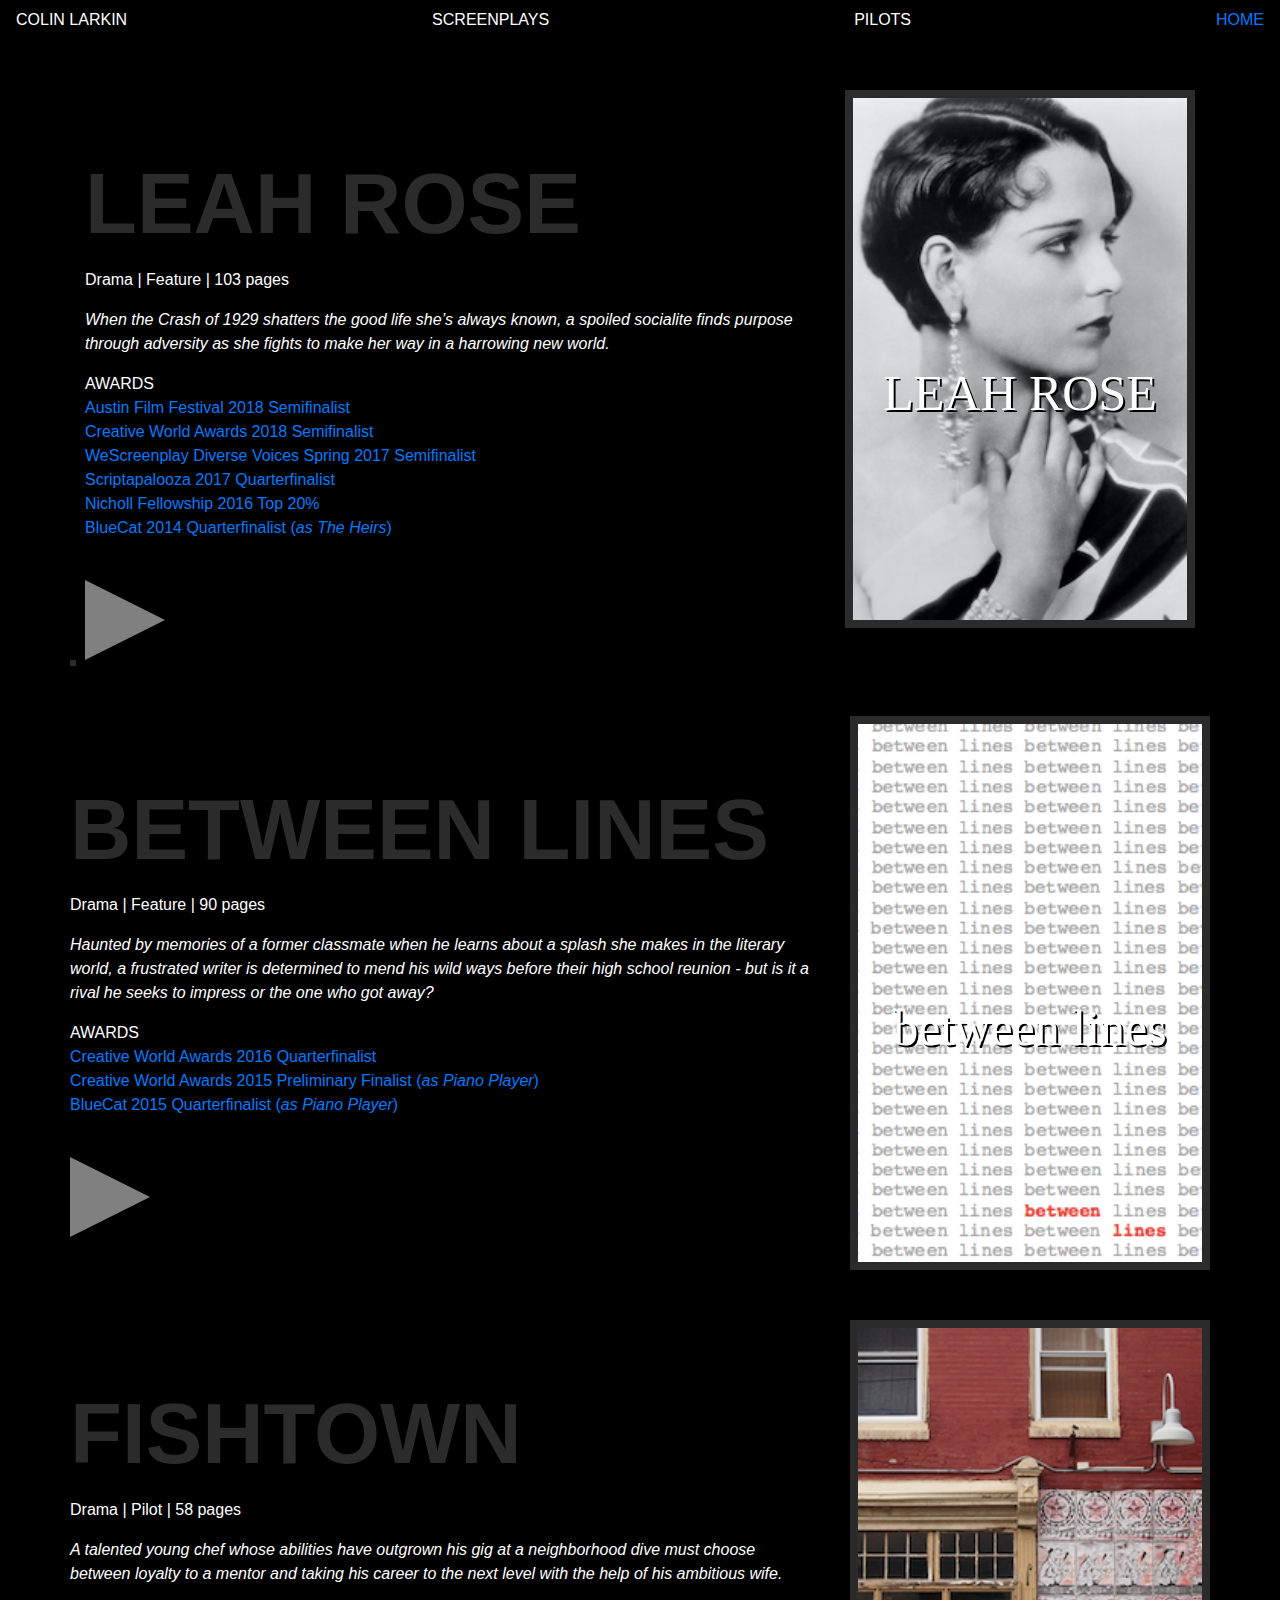
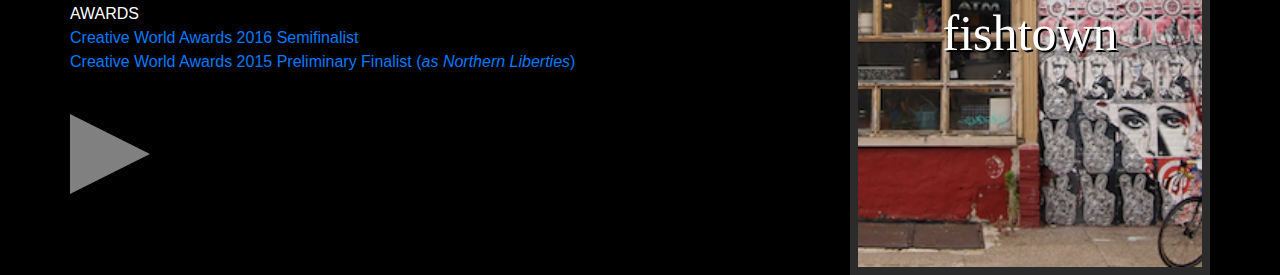
==== index.html @ 24a05f4d "added award links" ====
<!DOCTYPE html>
<html lang="en">
<head>
    <meta charset="UTF-8">
    <meta name="viewport" content="width=device-width, initial-scale=1.0">
    <meta http-equiv="X-UA-Compatible" content="ie=edge">
    <meta name="viewport" content="width=device-width, initial-scale=1">
    <link href="https://fonts.googleapis.com/css?family=Averia+Libre|Cinzel:700|Diplomata|Great+Vibes|IM+Fell+DW+Pica+SC|Josefin+Slab:700|Notable" rel="stylesheet"><link rel="stylesheet" href="https://maxcdn.bootstrapcdn.com/bootstrap/4.1.0/css/bootstrap.min.css">
    <!-- <link rel="stylesheet" type="text/css" href="assets/css/reset.css"> -->
    <link rel="stylesheet" type="text/css" href="assets/css/index.css">
    <script src="https://ajax.googleapis.com/ajax/libs/jquery/3.3.1/jquery.min.js"></script>
    <title>Colin Larkin | Screenwriter</title>
</head>
<body>
    <header>
        <div class="nav navbar">
            <div class="nav-links">
              COLIN LARKIN
            </div>
            <div class="nav-links">
              SCREENPLAYS
            </div>
            <div class="nav-links">
              PILOTS
            </div>            
            <div class="nav-links">
                <a href="index.html">HOME</a>
            </div>  
        </div>
    </header>


<div class="container">

   
<div class="row">
  <div class="col-sm-8 col-md-8 col-lg-8">
    <div class="lr-title__index">
      LEAH ROSE
    </div>

    <div class="lr-about__index">
        <p class="lr-genre__index">Drama | Feature | 103 pages</p>
        <p class="lr-logline__index"><em>When the Crash of 1929 shatters the good life she’s always known, a spoiled socialite finds purpose through adversity as she fights to make her way in a harrowing new world.</em></p>
        
        <p class="lr-awards__index">AWARDS
          <br><a href="https://austinfilmfestival.com/submit/screenplay-and-teleplay-submissions-2/2018-script-competition-semifinalists-second-rounders/" target="_blank">Austin Film Festival 2018 Semifinalist</a>
          <br><a href="http://www.creativeworldawards.com/wp-content/uploads/2018/08/2018-CWA-SEMI-FINALISTS-DRAMA-AND-FAMILY.pdf" target="_blank">Creative World Awards 2018 Semifinalist</a>
          <br><a href="https://www.wescreenplay.com/blog/diverse-voices-spring-2017-semi-finalists/" target="_blank">WeScreenplay Diverse Voices Spring 2017 Semifinalist</a>
          <br><a href="https://www.moviebytes.com/ContestDetail.cfm?StoryID=7296&ContestNumber=123&tab=tab3" target="_blank">Scriptapalooza 2017 Quarterfinalist</a>
          <br><a href="">Nicholl Fellowship 2016 Top 20%</a>
          <br><a href="https://www.bluecatscreenplay.com/uncategorized/2014-quarterfinalists/?utm_source=2014+Quarter-Finalist+Black+Template+USE+THIS+ONE&utm_campaign=2014+Quarter-Finalists%21&utm_medium=email "target="_blank">BlueCat 2014 Quarterfinalist (<em>as The Heirs</em>)</a></p>
        </div>

        <a href="leahRose2.html" target="_blank">
            <button id="lr-btn__index"></button>
            <audio id="leah-onegin" preload="auto">
                <source src="assets/audio/IMG_0622.mp3">
              </audio>  
            
              <div class="lr-play-container__index">  
                  <div id="lr-play-symbol__index"></div> 
                  </div>
          </a>
      </div>
     <div class="col-sm-4 col-md-4 col-lg-4">
          <div class="lr-img-container__index">
             <img src="assets/img/Screen Shot 2018-10-17 at 10.45.46 AM.png" id="lr-img__index" alt="Leah Rose">
             <div class="lr-title-img__index">LEAH ROSE</div>
          </div>
        </div>  

        <div class="row">
            <div class="col-sm-12 col-md-12 col-lg-12">  
              <div class="lr-screen__index">

              </div>
  </div>
</div>




<div class="row">
    <div class="col-sm-8 col-md-8 col-lg-8">
      <div class="bl-title__index">
        BETWEEN LINES
      </div>

      <div class="bl-about__index">
          <p class="bl-genre__index">Drama | Feature | 90 pages</p>
          <p class="bl-logline__index"><em>Haunted by memories of a former classmate when he learns about a splash she makes in the literary world, a frustrated writer is determined to mend his wild ways before their high school reunion - but is it a rival he seeks to impress or the one who got away?
            </em></p>
          
          <p class="bl-awards__index">AWARDS
            <br><a href="https://www.creativeworldawards.com/wp-content/uploads/2015/11/CWA-Quarterfinalists-DRAMA.pdf" target="_blank">Creative World Awards 2016 Quarterfinalist</a>
            <br><a href="http://www.creativeworldawards.com/pdf/2015CWAPRELIMINARYFINALISTSALLDRAMAANDFAMILY.pdf" target="_blank">Creative World Awards 2015 Preliminary Finalist (<em>as Piano Player</em>)</a>
            <br><a href="https://www.bluecatscreenplay.com/the-bluecat-screenplay-competition-blog/2015-feature-screenplay-quarter-finalists/" target="_blank">BlueCat 2015 Quarterfinalist (<em>as Piano Player</em>)</a></p>
          </div>


      <a href="leahRose2.html" target="_blank">
          <button id="bl-btn__index"></button>
          <audio id="leah-onegin" preload="auto">
              <source src="assets/audio/IMG_0622.mp3">
            </audio>  
          
            <div class="bl-play-container__index">  
                <div id="bl-play-symbol__index"></div> 
                </div>
        </a>



  
</div>

<div class="col-sm-4 col-md-4 col-lg-4">
    <div class="lr-img-container__index">
       <img src="assets/img/Screen Shot 2018-10-17 at 10.42.55 AM.png" id="bl-img__index" alt="Between Lines">
       <div class="bl-title-img__index">between lines</div>
    
    
    </div>
  </div>  




</div>


<!-- FISHTOWN formatting like LR and BL-->

  <div class="row">
      <div class="col-sm-8 col-md-8 col-lg-8">
        <div class="f-title__index">
          FISHTOWN
        </div> 

        <div class="f-about__index">
            <p class="f-genre__index">Drama | Pilot | 58 pages</p>
            <p class="f-logline__index"><em>A talented young chef whose abilities have outgrown his gig at a neighborhood dive must choose between loyalty to a mentor and taking his career to the next level with the help of his ambitious wife.

              </em></p>

        <p class="f-awards__index">AWARDS
            <br><a href="https://www.creativeworldawards.com/wp-content/uploads/2015/11/CWA-Semifinalists-TV-DRAMA.pdf" target="_blank">Creative World Awards 2016 Semifinalist</a>
            <br><a href="http://www.creativeworldawards.com/pdf/2015CWAPRELIMINARYFINALISTSORIGINALTVDRAMA.pdf" target="_blank">Creative World Awards 2015 Preliminary Finalist (<em>as Northern Liberties</em>)</a>
            </p>
          </div>
    
        <a href="leahRose2.html" target="_blank">
            <button id="f-btn__index"></button>
            <audio id="leah-onegin" preload="auto">
                <source src="assets/audio/IMG_0622.mp3">
              </audio>  
            
              <div class="f-play-container__index">  
                  <div id="f-play-symbol__index"></div> 
                  </div>
          </a>


      </div>

      <div class="col-sm-4 col-md-4 col-lg-4">
          <div class="f-img-container__index">
             <img src="assets/img/Screen Shot 2018-10-17 at 11.19.13 AM.png" id="f-img__index" alt="Fishtown">
             <div class="f-title-img__index">fishtown</div>
          
          
          </div>
        </div> 



    </div>





    <!-- <footer>
      <div class="nav navbar">
        <div class="nav-links">
          Copyright @ 2018 Colin Larkin
        </div>  

    </footer> -->

  </div> 

    <script type="text/javascript" src="assets/js/index.js"></script>

</body>
</html>
---- assets/css/index.css ----
/* MAIN PAGE */

body    {
    color: #fff;
    background-color: #000;
    /* font-weight: 100; */
}

  /* LEAH ROSE */


.lr-title__index {
    padding-top: 100px;
    /* padding-bottom: 100px; */
    color: #2b2b2b;
    font-size: 85px;
    font-weight: bold;
}

  #lr-btn__index   {
    background-color: #000;
    border-color: transparent;
  }

  .lr-img-container__index {
    position: relative;
    text-align: center;
    padding-top: 50px;
}

#lr-img__index  {
    border: solid 8px #2b2b2b;
    width: 100%;
}

.lr-title-img__index    {
    position: absolute;
    top: 60%;
    left: 50%;
    width: 100%;
    transform: translate(-50%, -50%);
    font-family: 'Cormorant Upright', serif; 
    text-shadow: 2px 2px #000;
    font-size: 50px;
}


#lr-play-symbol__index {
    width: 0;
    height: 0;
    border-style: solid;
    border-width: 2.5em 0 2.5em 5em;
    border-color: transparent transparent transparent #fff;
    opacity: 0.5; 
  }

  #lr-play-symbol__index:hover {
    opacity: 1; 
  }

.lr-screen__index   {
    /* position: relative; */
    width: 100%; 
    /* height: 200px; */
    background-color: #2b2b2b;
    border: 3px solid #2b2b2b;
}



/* BETWEEN LINES */


  .bl-title__index {
    padding-top: 100px;
    /* padding-bottom: 100px; */
    color: #2b2b2b;
    font-size: 85px;
    font-weight: bold;
}


#bl-play-symbol__index {
    width: 0;
    height: 0;
    border-style: solid;
    border-width: 2.5em 0 2.5em 5em;
    border-color: transparent transparent transparent #fff;
    opacity: 0.5; 
  }

  #bl-play-symbol__index:hover {
    opacity: 1; 
  }

  #bl-btn__index   {
    background-color: #000;
    border-color: transparent;
  }


.bl-img-container__index {
    position: relative;
    text-align: center;
    padding-top: 50px;
}

#bl-img__index  {
    border: solid 8px #2b2b2b;
    width: 100%;
}

.bl-title-img__index    {
    position: absolute;
    top: 60%;
    left: 50%;
    width: 100%;
    transform: translate(-50%, -50%);
    font-family: 'Cormorant Upright', serif; 
    text-shadow: 2px 2px #000;
    font-size: 50px;
}




  /* FISHTOWN */

  .f-title__index {
    padding-top: 100px;
    /* padding-bottom: 100px; */
    color: #2b2b2b;
    font-size: 85px;
    font-weight: bold;
}


#f-play-symbol__index {
    width: 0;
    height: 0;
    border-style: solid;
    border-width: 2.5em 0 2.5em 5em;
    border-color: transparent transparent transparent #fff;
    opacity: 0.5; 
  }

  #f-play-symbol__index:hover {
    opacity: 1; 
  }

  #f-btn__index   {
    background-color: #000;
    border-color: transparent;
  }

  .f-img-container__index {
    position: relative;
    text-align: center;
    padding-top: 50px;
}

#f-img__index  {
    border: solid 8px #2b2b2b;
    width: 100%;
}

.f-title-img__index    {
    position: absolute;
    top: 60%;
    left: 50%;
    width: 100%;
    transform: translate(-50%, -50%);
    font-family: 'Cormorant Upright', serif; 
    text-shadow: 2px 2px #000;
    font-size: 50px;
}











.bl-title__index {
    padding-top: 100px;
    /* padding-bottom: 100px; */
    color: #2b2b2b;
    font-size: 85px;
    font-weight: bold;
}

.f-title__index {
    padding-top: 100px;
    /* padding-bottom: 100px; */
    color: #2b2b2b;
    font-size: 85px;
    font-weight: bold;
}


/* LEAH ROSE MAIN */

.lr-img-container-one {
    position: relative;
    text-align: center;
    padding-top: 50px;
}

#lr-img-one  {
    border: solid 8px #bbad7a;
    width: 100%;
}

.lr-title-one    {
    position: absolute;
    top: 90%;
    left: 50%;
    width: 100%;
    transform: translate(-50%, -50%);
    font-family: 'Cormorant Upright', serif; 
    text-shadow: 2px 2px #000;
    font-size: 50px;
}

.lr-about-one {
    height: 539px;
    margin-top: 50px;
    padding-left: 25px;
    border-left: solid 1px #bbad7a;
}


#lr-play-symbol-one {
    /* position: absolute;  */
    /* left: 25%; */
    /* top: 60%; */
    width: 0;
    height: 0;
    border-style: solid;
    border-width: 2.5em 0 2.5em 5em;
    border-color: transparent transparent transparent #fff;
    opacity: 0.5; 
  }

  #lr-play-symbol-one:hover {
    opacity: 1; 
  }


  #lr-btn-one   {
    background-color: #000;
    border-color: transparent;
  }

 




/* LEAH ROSE TRAILER */  


#low-man-img    {
    position: relative;
    opacity: 1;
    width: 100%;
}

#outdoor-party   {
    position: relative;
    opacity: 0.5;
    width: 100%;
    z-index: -1;
    display: none;
}

.lr-synopsis-two   {
    position: absolute;
    width: 90%;
    margin-top: 2.5%;
    margin-left: 2.5%;
    font-size: 18px;
}

#lr-syn1-two   {
    margin-top: 20%;
    font-family: 'Cormorant Upright', serif;  
    font-size: 30px;
    text-align: center; 
    display: none;
}

#lr-syn2-two   {
    margin-top: -27px;
    font-size: 30px; 
    font-family: 'Cormorant Upright', serif;  
    text-align: center; 
    display: none;
}

#lr-syn3-two,
#lr-syn4-two,
#lr-syn5-two,
#lr-syn6-two,
#lr-syn7-two,
#lr-syn8-two
{
    text-shadow: 2px 2px #000;
    display: none;
}


#lr-tagline-two  {
    position: absolute;
    text-align: center;
    width: 100%;
    padding-top: 200px;
    padding-bottom: 50px;
    font-family: 'Cinzel', serif;
    font-size: 28px;
    display: none;
}

.lr-title-two    {
        position: absolute;
        text-align: center;
        width: 100%;
        padding-top: 250px;
        font-family: 'Cinzel', serif;
        font-size: 120px;
        display: none;
}



@media only screen and (max-width: 1200px) {

        .leah-rose-title-two    {
            padding-top: 300px;
    }
}

@media only screen and (max-width: 1000px) {


}

@media only screen and (max-width: 768px) {


}


@media only screen and (max-width: 575px) {

        .leah-rose-title-two    {
            padding-top: 350px;
    }
}


























.fishtown-title  {
    position: absolute;
    text-align: center;
    top: 80%;
    left: 50%;
    transform: translate(-100%, -100%);
    color: #927e3d;
    font-size: 30px;
}

/* .poster-image:hover   {

} */
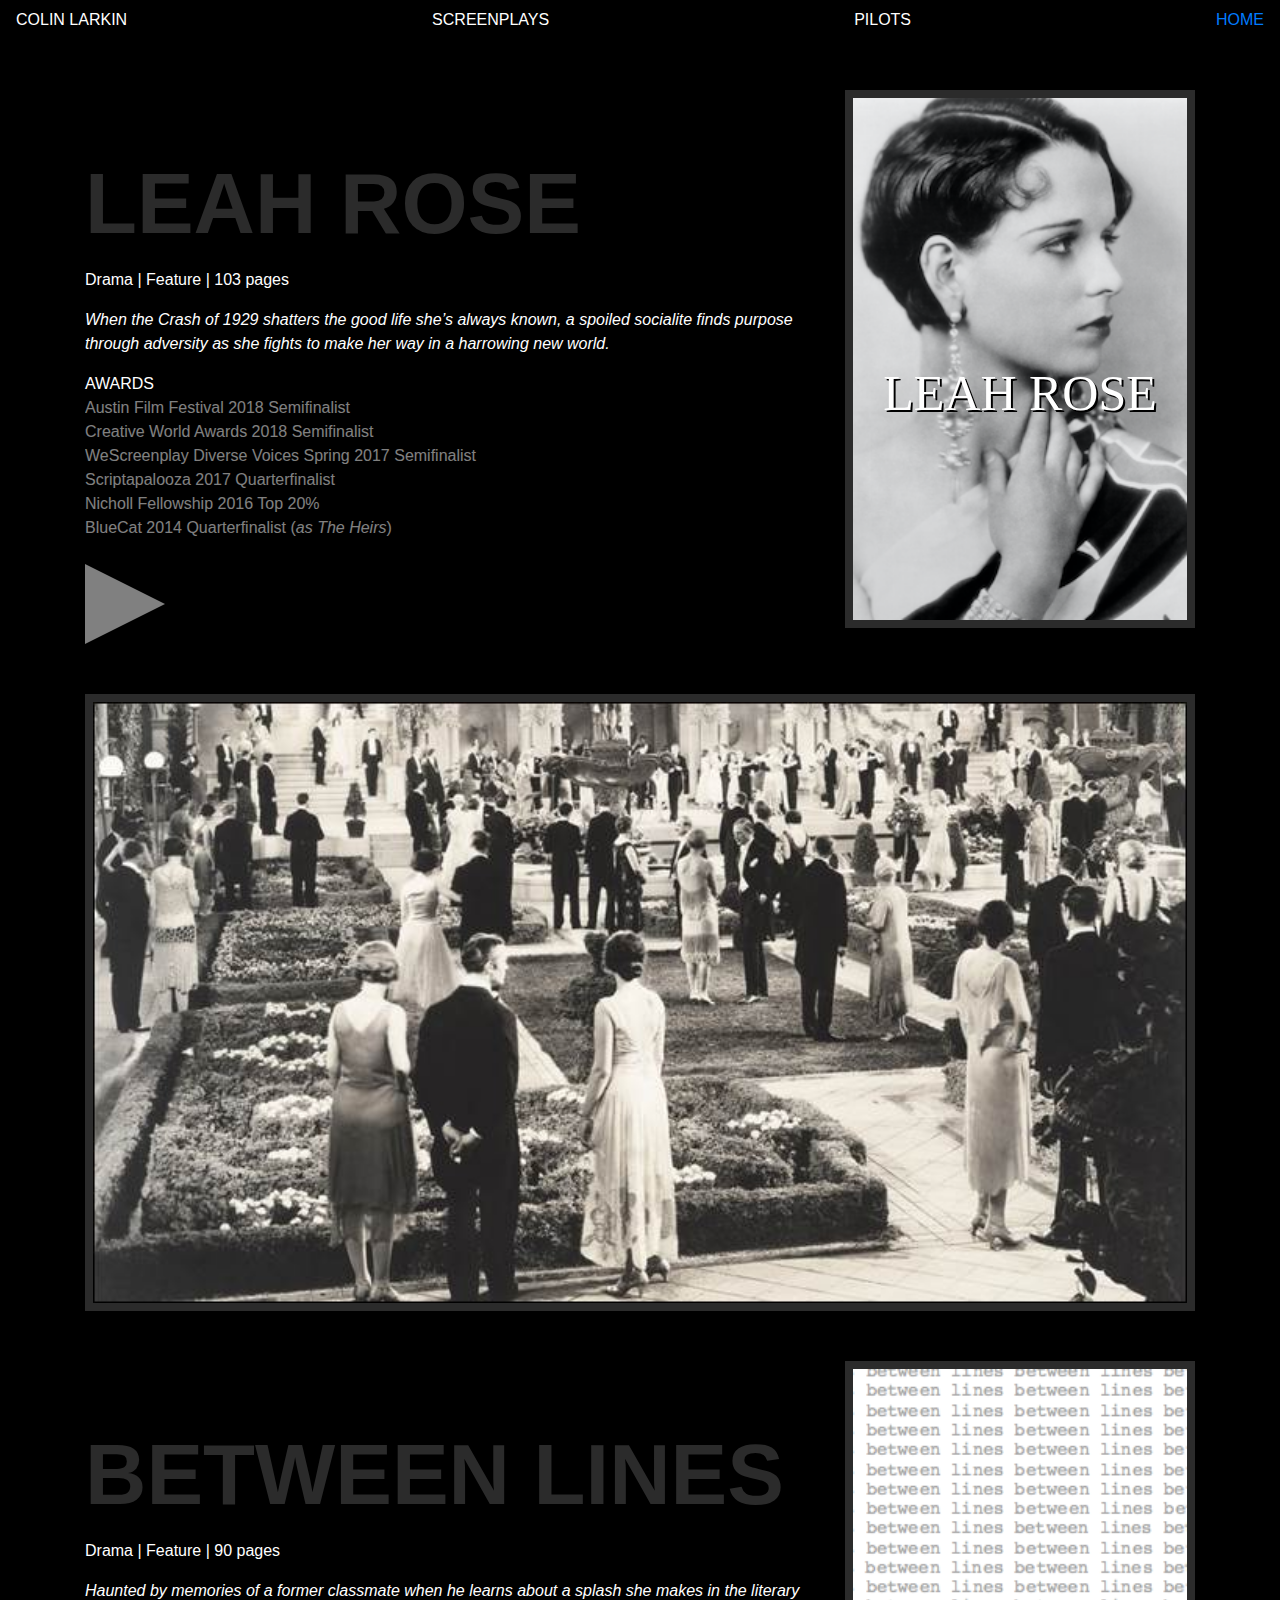
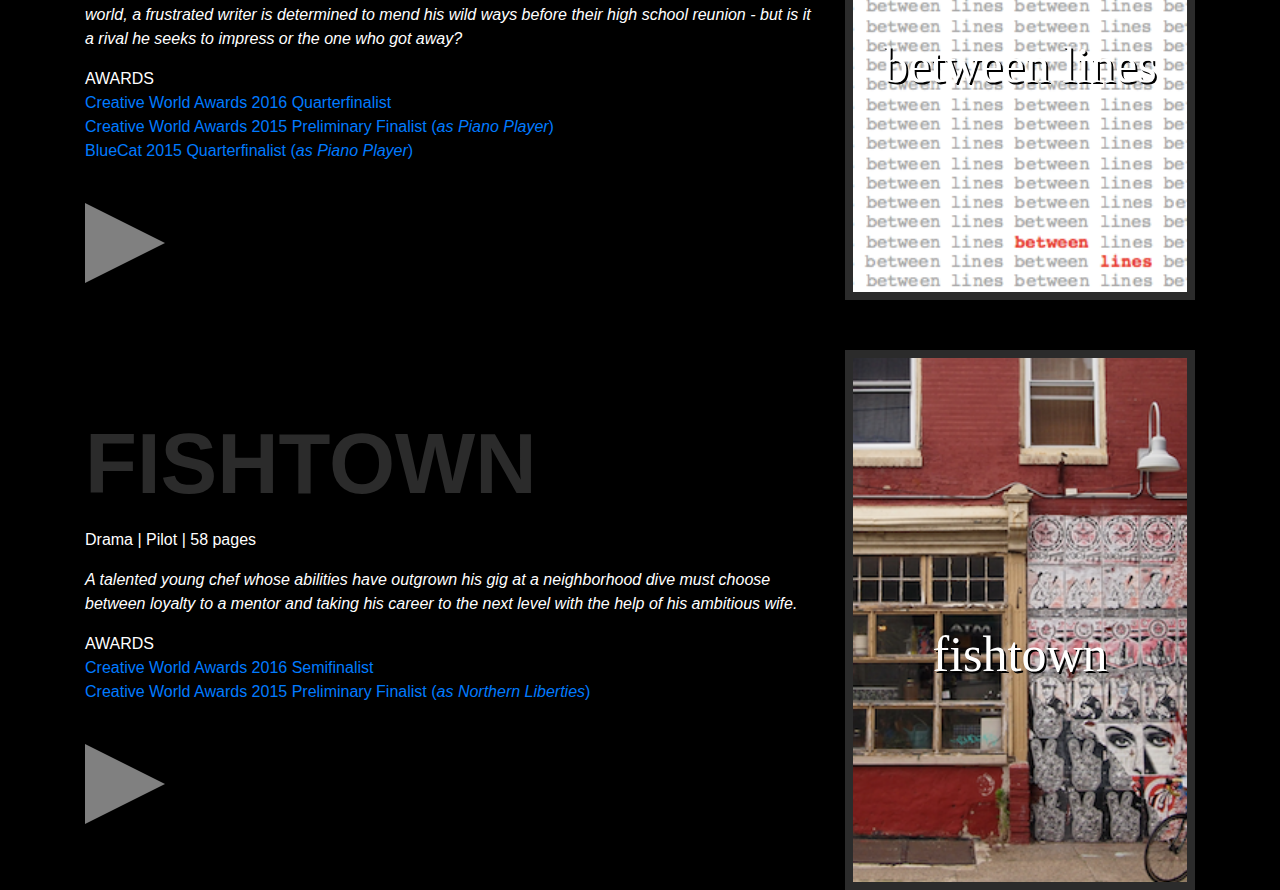
==== commit 71a20e2a: "added display screen" ====
--- a/index.html
+++ b/index.html
@@ -40,22 +40,23 @@
     </div>
 
     <div class="lr-about__index">
-        <p class="lr-genre__index">Drama | Feature | 103 pages</p>
+        <p class="lr-stats__index">Drama | Feature | 103 pages</p>
         <p class="lr-logline__index"><em>When the Crash of 1929 shatters the good life she’s always known, a spoiled socialite finds purpose through adversity as she fights to make her way in a harrowing new world.</em></p>
+        <div class="lr-awards__index">AWARDS</div>
+
+          <a href="https://austinfilmfestival.com/submit/screenplay-and-teleplay-submissions-2/2018-script-competition-semifinalists-second-rounders/" id="lr-awards-list__index" target="_blank">Austin Film Festival 2018 Semifinalist</a>
+          <br><a href="http://www.creativeworldawards.com/wp-content/uploads/2018/08/2018-CWA-SEMI-FINALISTS-DRAMA-AND-FAMILY.pdf" id="lr-awards-list__index" target="_blank">Creative World Awards 2018 Semifinalist</a>
+          <br><a href="https://www.wescreenplay.com/blog/diverse-voices-spring-2017-semi-finalists/" id="lr-awards-list__index" target="_blank">WeScreenplay Diverse Voices Spring 2017 Semifinalist</a>
+          <br><a href="https://www.moviebytes.com/ContestDetail.cfm?StoryID=7296&ContestNumber=123&tab=tab3" id="lr-awards-list__index" target="_blank">Scriptapalooza 2017 Quarterfinalist</a>
+          <br><a href="" id="lr-awards-list__index">Nicholl Fellowship 2016 Top 20%</a>
+          <br><a href="https://www.bluecatscreenplay.com/uncategorized/2014-quarterfinalists/?utm_source=2014+Quarter-Finalist+Black+Template+USE+THIS+ONE&utm_campaign=2014+Quarter-Finalists%21&utm_medium=email" id="lr-awards-list__index" target="_blank">BlueCat 2014 Quarterfinalist (<em>as The Heirs</em>)</a>
         
-        <p class="lr-awards__index">AWARDS
-          <br><a href="https://austinfilmfestival.com/submit/screenplay-and-teleplay-submissions-2/2018-script-competition-semifinalists-second-rounders/" target="_blank">Austin Film Festival 2018 Semifinalist</a>
-          <br><a href="http://www.creativeworldawards.com/wp-content/uploads/2018/08/2018-CWA-SEMI-FINALISTS-DRAMA-AND-FAMILY.pdf" target="_blank">Creative World Awards 2018 Semifinalist</a>
-          <br><a href="https://www.wescreenplay.com/blog/diverse-voices-spring-2017-semi-finalists/" target="_blank">WeScreenplay Diverse Voices Spring 2017 Semifinalist</a>
-          <br><a href="https://www.moviebytes.com/ContestDetail.cfm?StoryID=7296&ContestNumber=123&tab=tab3" target="_blank">Scriptapalooza 2017 Quarterfinalist</a>
-          <br><a href="">Nicholl Fellowship 2016 Top 20%</a>
-          <br><a href="https://www.bluecatscreenplay.com/uncategorized/2014-quarterfinalists/?utm_source=2014+Quarter-Finalist+Black+Template+USE+THIS+ONE&utm_campaign=2014+Quarter-Finalists%21&utm_medium=email "target="_blank">BlueCat 2014 Quarterfinalist (<em>as The Heirs</em>)</a></p>
-        </div>
+      </div>
 
         <a href="leahRose2.html" target="_blank">
             <button id="lr-btn__index"></button>
             <audio id="leah-onegin" preload="auto">
-                <source src="assets/audio/IMG_0622.mp3">
+                <source src="assets/audio/leah-onegin.mp3">
               </audio>  
             
               <div class="lr-play-container__index">  
@@ -63,16 +64,24 @@
                   </div>
           </a>
       </div>
+
      <div class="col-sm-4 col-md-4 col-lg-4">
           <div class="lr-img-container__index">
              <img src="assets/img/Screen Shot 2018-10-17 at 10.45.46 AM.png" id="lr-img__index" alt="Leah Rose">
              <div class="lr-title-img__index">LEAH ROSE</div>
           </div>
         </div>  
+      </div>
+
 
         <div class="row">
             <div class="col-sm-12 col-md-12 col-lg-12">  
               <div class="lr-screen__index">
+                  <img src="assets/img/outdoorParty.jpg" id="outdoor-party__index" alt="outdoor-party">  
+                  <div class=""></div>
+
+
+
 
               </div>
   </div>
--- a/assets/css/index.css
+++ b/assets/css/index.css
@@ -17,35 +17,38 @@
     font-weight: bold;
 }
 
-  #lr-btn__index   {
+.lr-about__index    {
+
+}
+
+.lr-stats__index    {
+
+}
+
+.lr-logline__index  {
+
+}
+
+.lr-awards__index   {
+
+}
+
+#lr-awards-list__index   {
+    color: #fff;
+    text-decoration: none;
+    opacity: 0.5;
+}
+
+#lr-awards-list__index:hover   {
+    opacity: 1;
+}
+
+#lr-btn__index   {
     background-color: #000;
     border-color: transparent;
   }
 
-  .lr-img-container__index {
-    position: relative;
-    text-align: center;
-    padding-top: 50px;
-}
-
-#lr-img__index  {
-    border: solid 8px #2b2b2b;
-    width: 100%;
-}
-
-.lr-title-img__index    {
-    position: absolute;
-    top: 60%;
-    left: 50%;
-    width: 100%;
-    transform: translate(-50%, -50%);
-    font-family: 'Cormorant Upright', serif; 
-    text-shadow: 2px 2px #000;
-    font-size: 50px;
-}
-
-
-#lr-play-symbol__index {
+  #lr-play-symbol__index {
     width: 0;
     height: 0;
     border-style: solid;
@@ -58,13 +61,57 @@
     opacity: 1; 
   }
 
-.lr-screen__index   {
-    /* position: relative; */
-    width: 100%; 
-    /* height: 200px; */
-    background-color: #2b2b2b;
-    border: 3px solid #2b2b2b;
-}
+  .lr-img-container__index {
+    position: relative;
+    text-align: center;
+    padding-top: 50px;
+}
+
+#lr-img__index  {
+    border: solid 8px #2b2b2b;
+    width: 100%;
+}
+
+.lr-title-img__index    {
+    position: absolute;
+    top: 60%;
+    left: 50%;
+    width: 100%;
+    transform: translate(-50%, -50%);
+    font-family: 'Cormorant Upright', serif; 
+    text-shadow: 2px 2px #000;
+    font-size: 50px;
+}
+
+
+
+.lr-screen__index {
+    position: relative;
+    text-align: center;
+    padding-top: 50px;
+    width: 100%;
+}
+
+#outdoor-party__index  {
+    border: solid 8px #2b2b2b;
+    width: 100%;
+}
+
+/* .lr-title-img__index    {
+    position: absolute;
+    top: 60%;
+    left: 50%;
+    width: 100%;
+    transform: translate(-50%, -50%);
+    font-family: 'Cormorant Upright', serif; 
+    text-shadow: 2px 2px #000;
+    font-size: 50px;
+} */
+
+
+
+
+
 
 
 
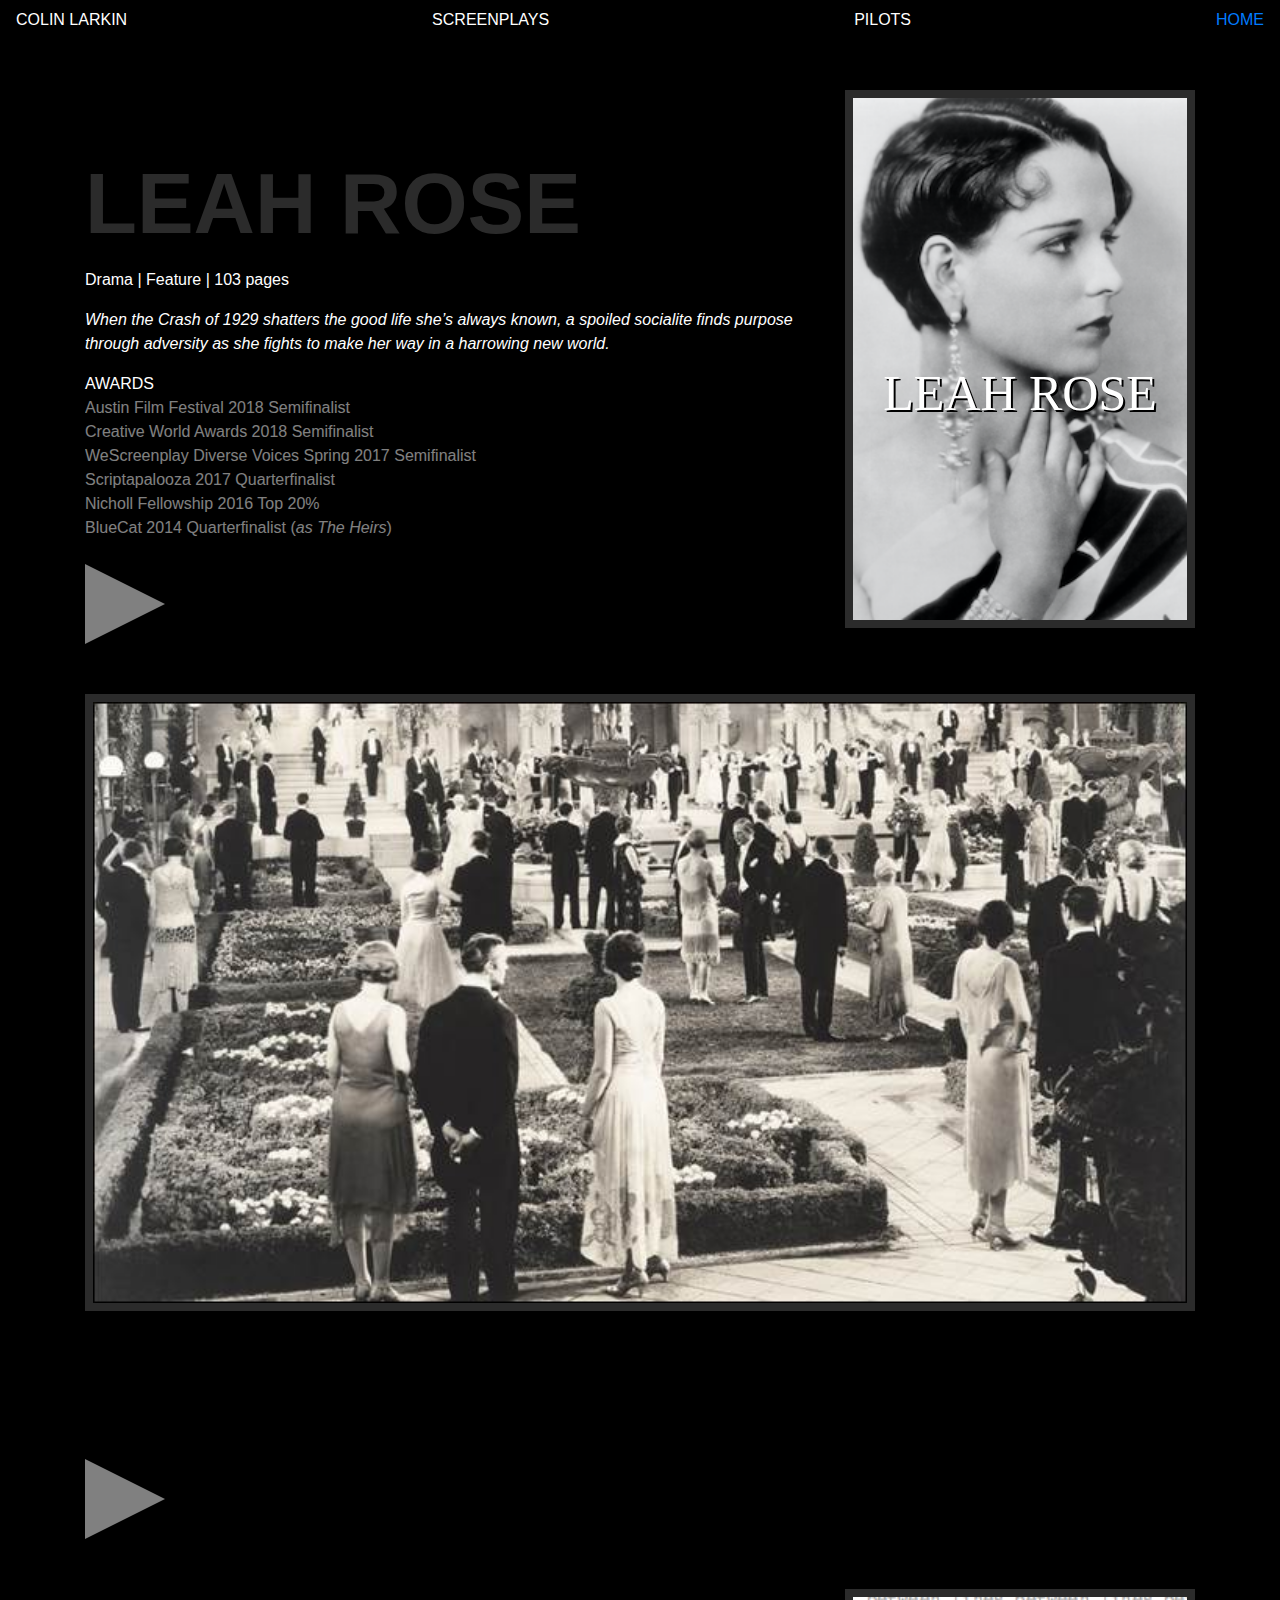
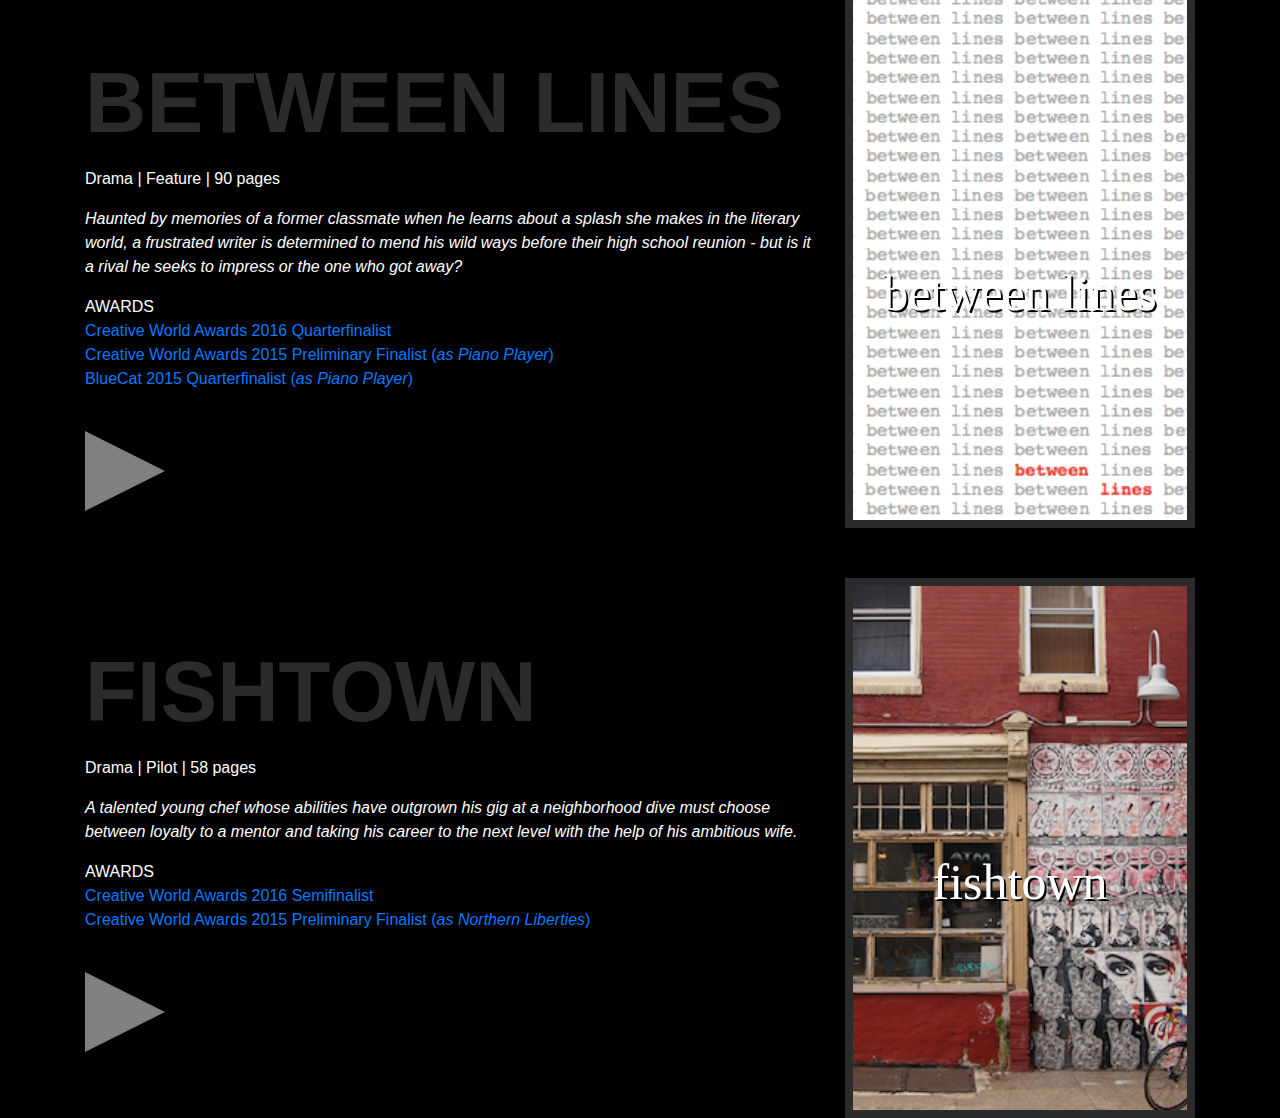
==== commit fe144e4d: "refactor screen code" ====
--- a/index.html
+++ b/index.html
@@ -71,6 +71,7 @@
              <div class="lr-title-img__index">LEAH ROSE</div>
           </div>
         </div>  
+
       </div>
 
 
@@ -78,12 +79,37 @@
             <div class="col-sm-12 col-md-12 col-lg-12">  
               <div class="lr-screen__index">
                   <img src="assets/img/outdoorParty.jpg" id="outdoor-party__index" alt="outdoor-party">  
-                  <div class=""></div>
-
-
-
-
+
+                                  <!-- add credits, images and effects -->
+                  
+                  <div class="lr-synopsis__index">
+                      <p id="lr-syn1__index"></p>
+                      <p id="lr-syn2__index"></p>
+                      <p id="lr-syn3__index"></p>
+                      <p id="lr-syn4__index"></p>
+                      <p id="lr-syn5__index"></p>
+                      <p id="lr-syn6__index"></p>
+                      <p id="lr-syn7__index"></p>
+                      <p id="lr-syn8__index"></p>
+                      <p id="lr-tagline__index"></p>  
+                      <h1 class="lr-title__index"></h1>
+                  </div>  
               </div>
+
+                    <!-- create button to play on screen -->
+              <div class="lr-play___index">
+              <button id="lr-btn___index"></button>
+              <audio id="leah-onegin" preload="auto">
+                  <source src="assets/audio/leah-onegin.mp3">
+                </audio>  
+              
+                <div class="lr-play-container___index">  
+                    <div id="lr-play-symbol___index"></div> 
+                    </div>
+                  </div>
+
+
+
   </div>
 </div>
 
--- a/assets/css/index.css
+++ b/assets/css/index.css
@@ -17,21 +17,6 @@
     font-weight: bold;
 }
 
-.lr-about__index    {
-
-}
-
-.lr-stats__index    {
-
-}
-
-.lr-logline__index  {
-
-}
-
-.lr-awards__index   {
-
-}
 
 #lr-awards-list__index   {
     color: #fff;
@@ -95,6 +80,7 @@
 #outdoor-party__index  {
     border: solid 8px #2b2b2b;
     width: 100%;
+    /* display: none; */
 }
 
 /* .lr-title-img__index    {
@@ -108,8 +94,24 @@
     font-size: 50px;
 } */
 
-
-
+#lr-play-symbol___index {
+    width: 0;
+    height: 0;
+    border-style: solid;
+    border-width: 2.5em 0 2.5em 5em;
+    border-color: transparent transparent transparent #fff;
+    opacity: 0.5; 
+  }
+
+  #lr-play-symbol___index:hover {
+    opacity: 1; 
+  }
+
+  #lr-btn___index   {
+    background-color: #000;
+    border-color: transparent;
+
+  }
 
 
 
@@ -247,64 +249,6 @@
     font-size: 85px;
     font-weight: bold;
 }
-
-
-/* LEAH ROSE MAIN */
-
-.lr-img-container-one {
-    position: relative;
-    text-align: center;
-    padding-top: 50px;
-}
-
-#lr-img-one  {
-    border: solid 8px #bbad7a;
-    width: 100%;
-}
-
-.lr-title-one    {
-    position: absolute;
-    top: 90%;
-    left: 50%;
-    width: 100%;
-    transform: translate(-50%, -50%);
-    font-family: 'Cormorant Upright', serif; 
-    text-shadow: 2px 2px #000;
-    font-size: 50px;
-}
-
-.lr-about-one {
-    height: 539px;
-    margin-top: 50px;
-    padding-left: 25px;
-    border-left: solid 1px #bbad7a;
-}
-
-
-#lr-play-symbol-one {
-    /* position: absolute;  */
-    /* left: 25%; */
-    /* top: 60%; */
-    width: 0;
-    height: 0;
-    border-style: solid;
-    border-width: 2.5em 0 2.5em 5em;
-    border-color: transparent transparent transparent #fff;
-    opacity: 0.5; 
-  }
-
-  #lr-play-symbol-one:hover {
-    opacity: 1; 
-  }
-
-
-  #lr-btn-one   {
-    background-color: #000;
-    border-color: transparent;
-  }
-
- 
-
 
 
 
@@ -410,40 +354,3 @@
 }
 
 
-
-
-
-
-
-
-
-
-
-
-
-
-
-
-
-
-
-
-
-
-
-
-
-
-.fishtown-title  {
-    position: absolute;
-    text-align: center;
-    top: 80%;
-    left: 50%;
-    transform: translate(-100%, -100%);
-    color: #927e3d;
-    font-size: 30px;
-}
-
-/* .poster-image:hover   {
-
-} */
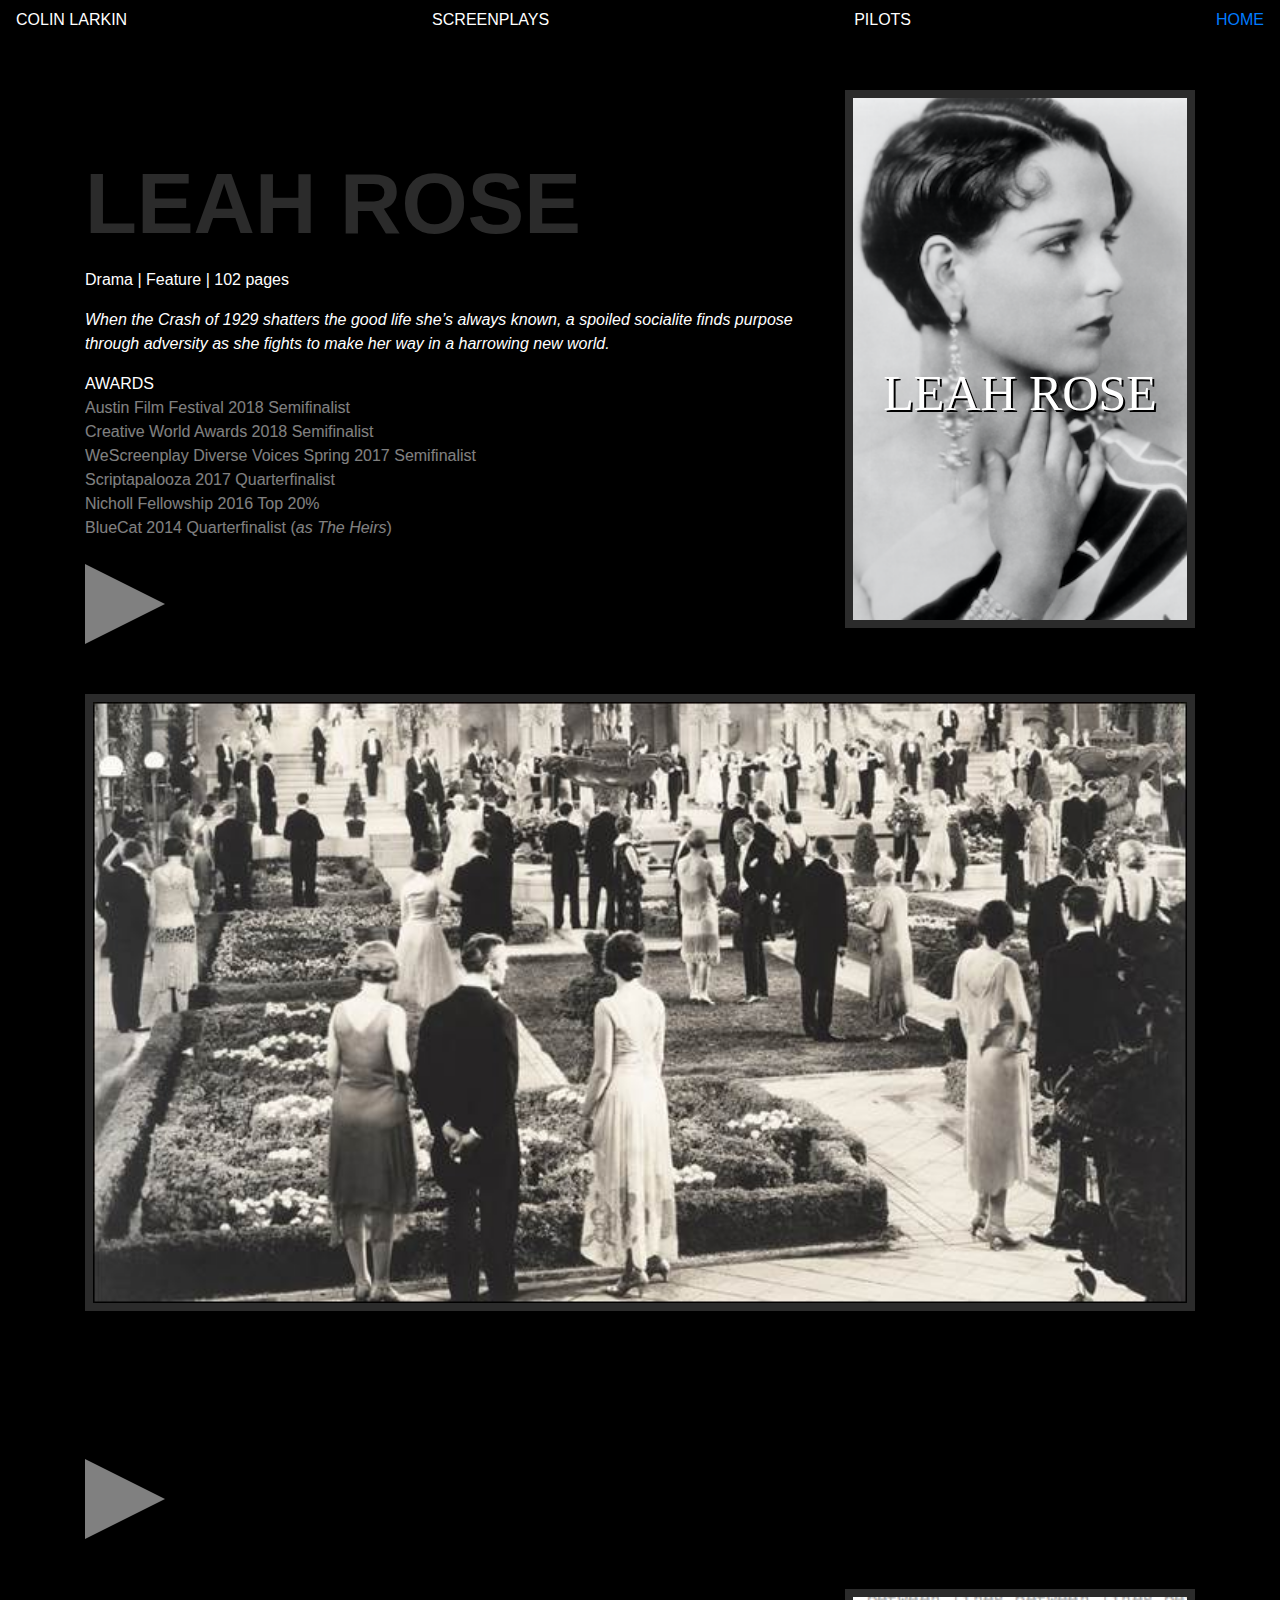
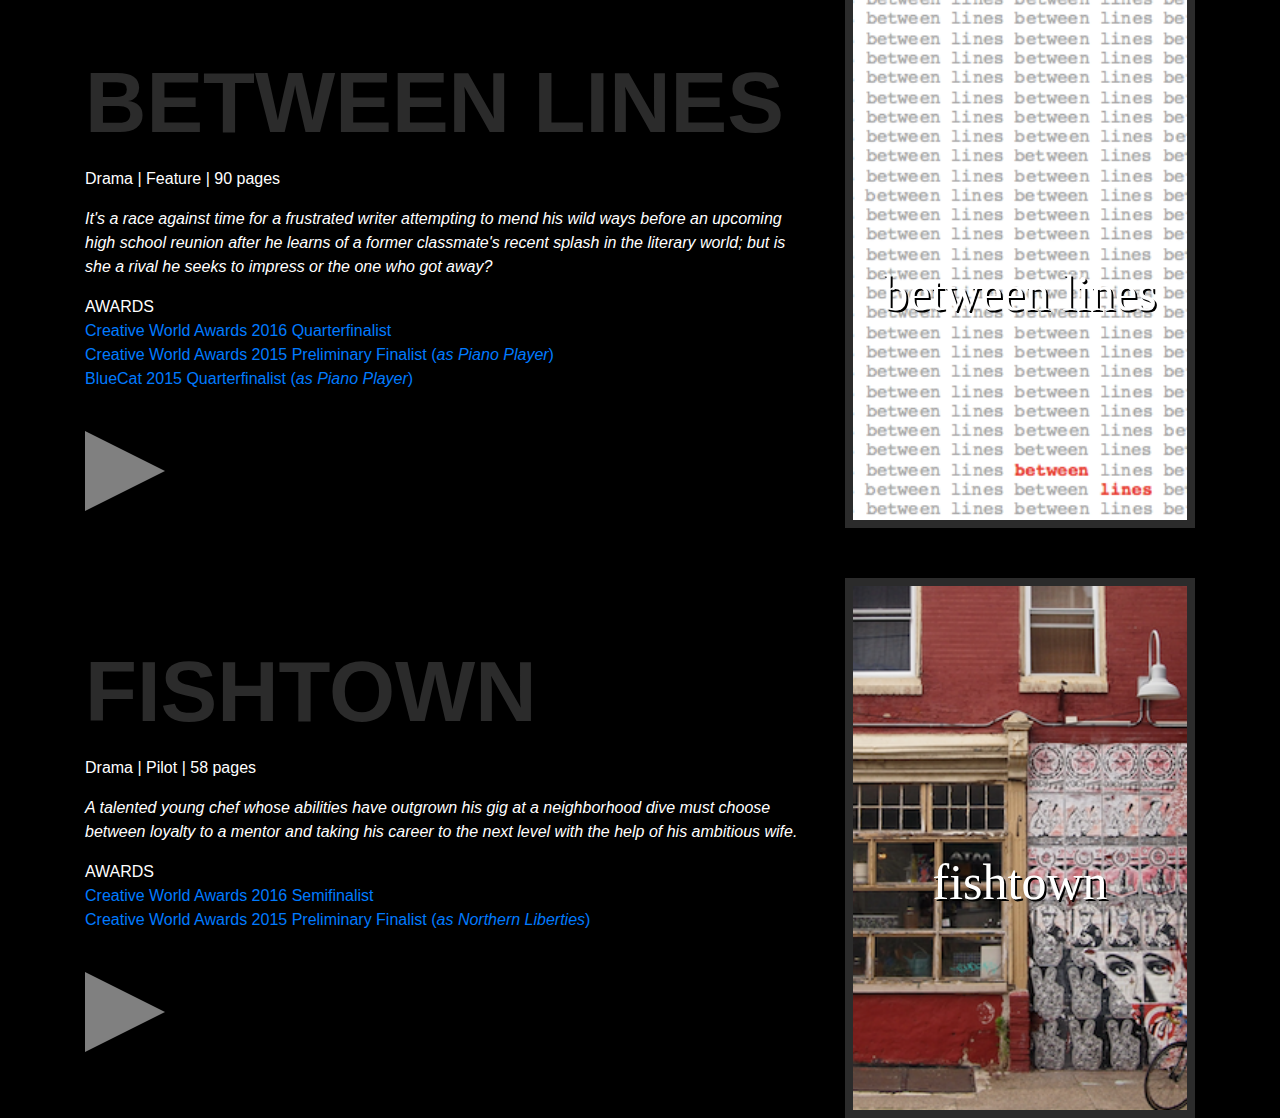
==== commit 12dc0cf0: "revised bl logline" ====
--- a/index.html
+++ b/index.html
@@ -40,8 +40,14 @@
     </div>
 
     <div class="lr-about__index">
-        <p class="lr-stats__index">Drama | Feature | 103 pages</p>
-        <p class="lr-logline__index"><em>When the Crash of 1929 shatters the good life she’s always known, a spoiled socialite finds purpose through adversity as she fights to make her way in a harrowing new world.</em></p>
+        <p class="lr-stats__index">Drama | Feature | 102 pages</p>
+        <p class="lr-logline__index"><em>
+          
+          When the Crash of 1929 shatters the good life she’s always known, 
+          a spoiled socialite finds purpose through adversity as she fights 
+          to make her way in a harrowing new world.
+        
+        </em></p>
         <div class="lr-awards__index">AWARDS</div>
 
           <a href="https://austinfilmfestival.com/submit/screenplay-and-teleplay-submissions-2/2018-script-competition-semifinalists-second-rounders/" id="lr-awards-list__index" target="_blank">Austin Film Festival 2018 Semifinalist</a>
@@ -55,8 +61,8 @@
 
         <a href="leahRose2.html" target="_blank">
             <button id="lr-btn__index"></button>
-            <audio id="leah-onegin" preload="auto">
-                <source src="assets/audio/leah-onegin.mp3">
+            <audio id="leah-eliz" preload="auto">
+                <source src="assets/audio/leah-eliz.mp3">
               </audio>  
             
               <div class="lr-play-container__index">  
@@ -124,7 +130,13 @@
 
       <div class="bl-about__index">
           <p class="bl-genre__index">Drama | Feature | 90 pages</p>
-          <p class="bl-logline__index"><em>Haunted by memories of a former classmate when he learns about a splash she makes in the literary world, a frustrated writer is determined to mend his wild ways before their high school reunion - but is it a rival he seeks to impress or the one who got away?
+          <p class="bl-logline__index"><em>
+            
+            It's a race against time for a frustrated writer attempting to mend his wild
+            ways before an upcoming high school reunion after he learns of a former
+            classmate's recent splash in the literary world; but is she a rival he seeks to 
+            impress or the one who got away?
+
             </em></p>
           
           <p class="bl-awards__index">AWARDS
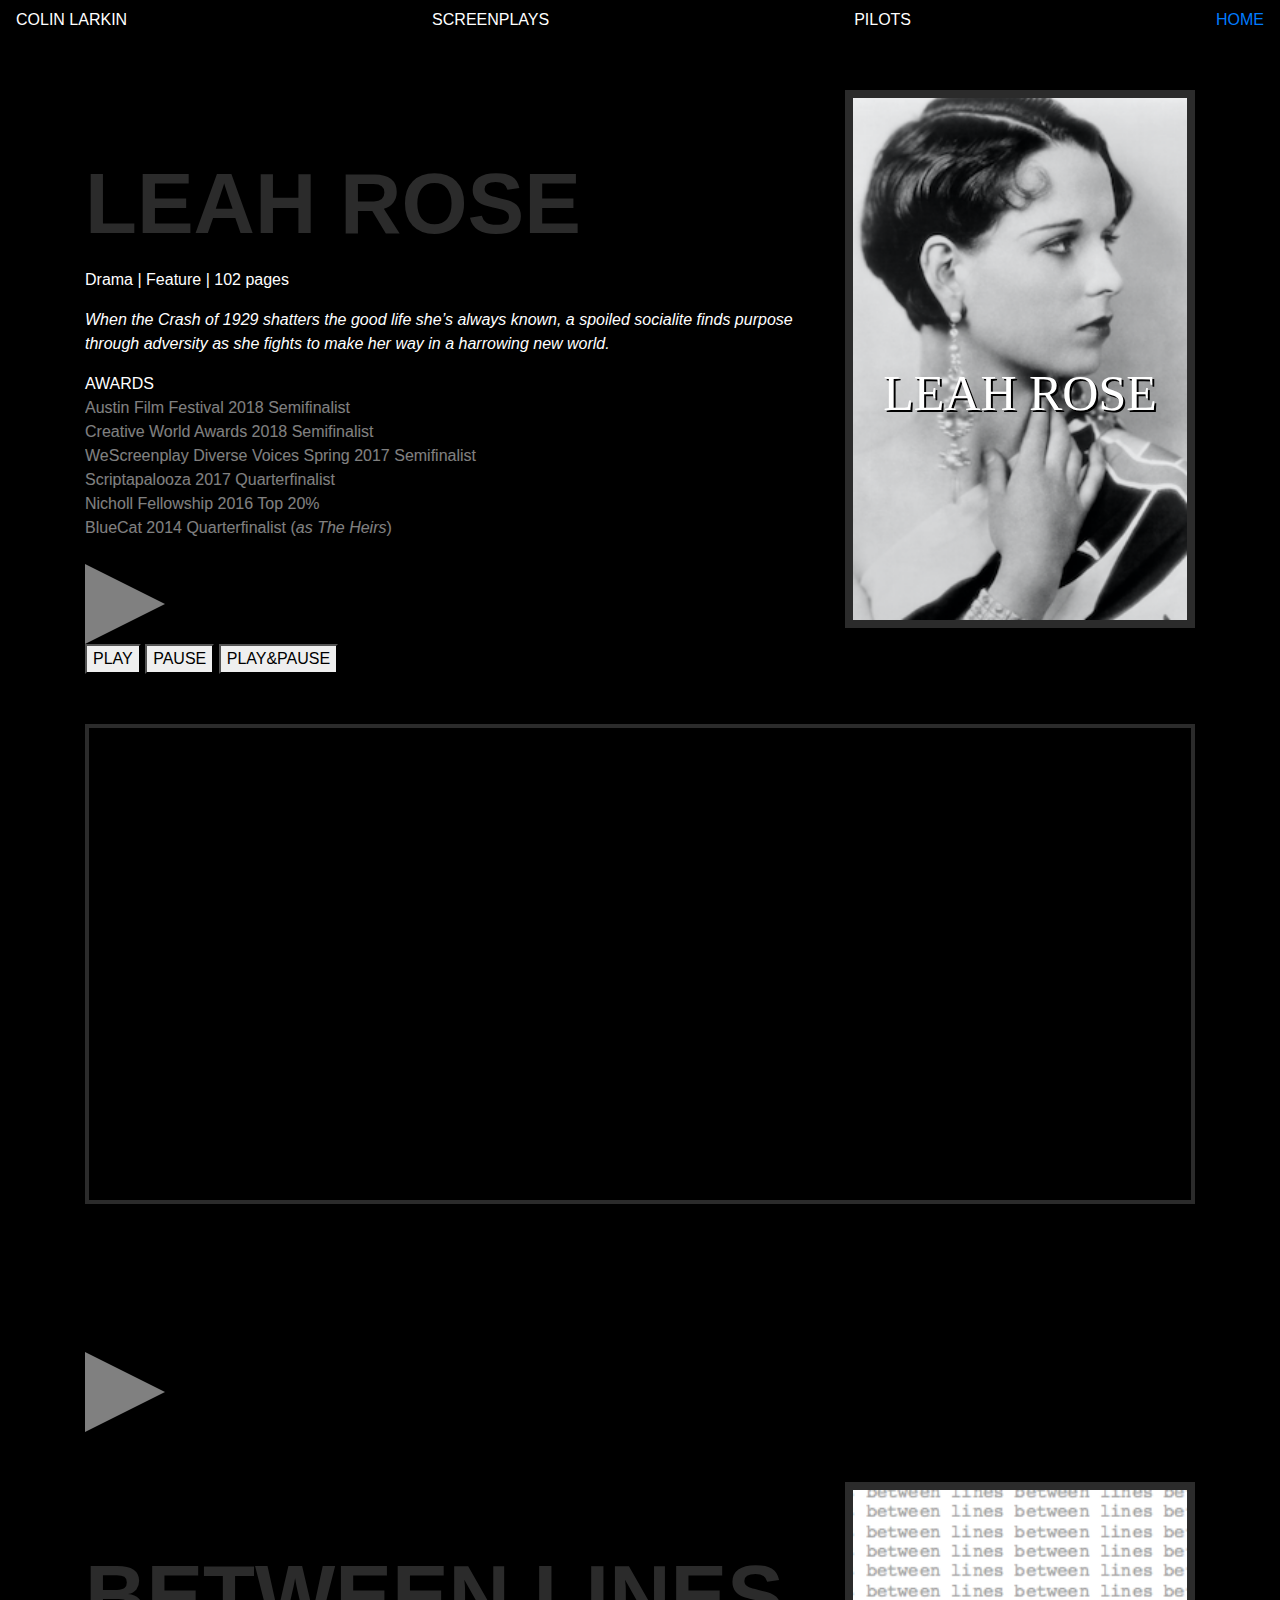
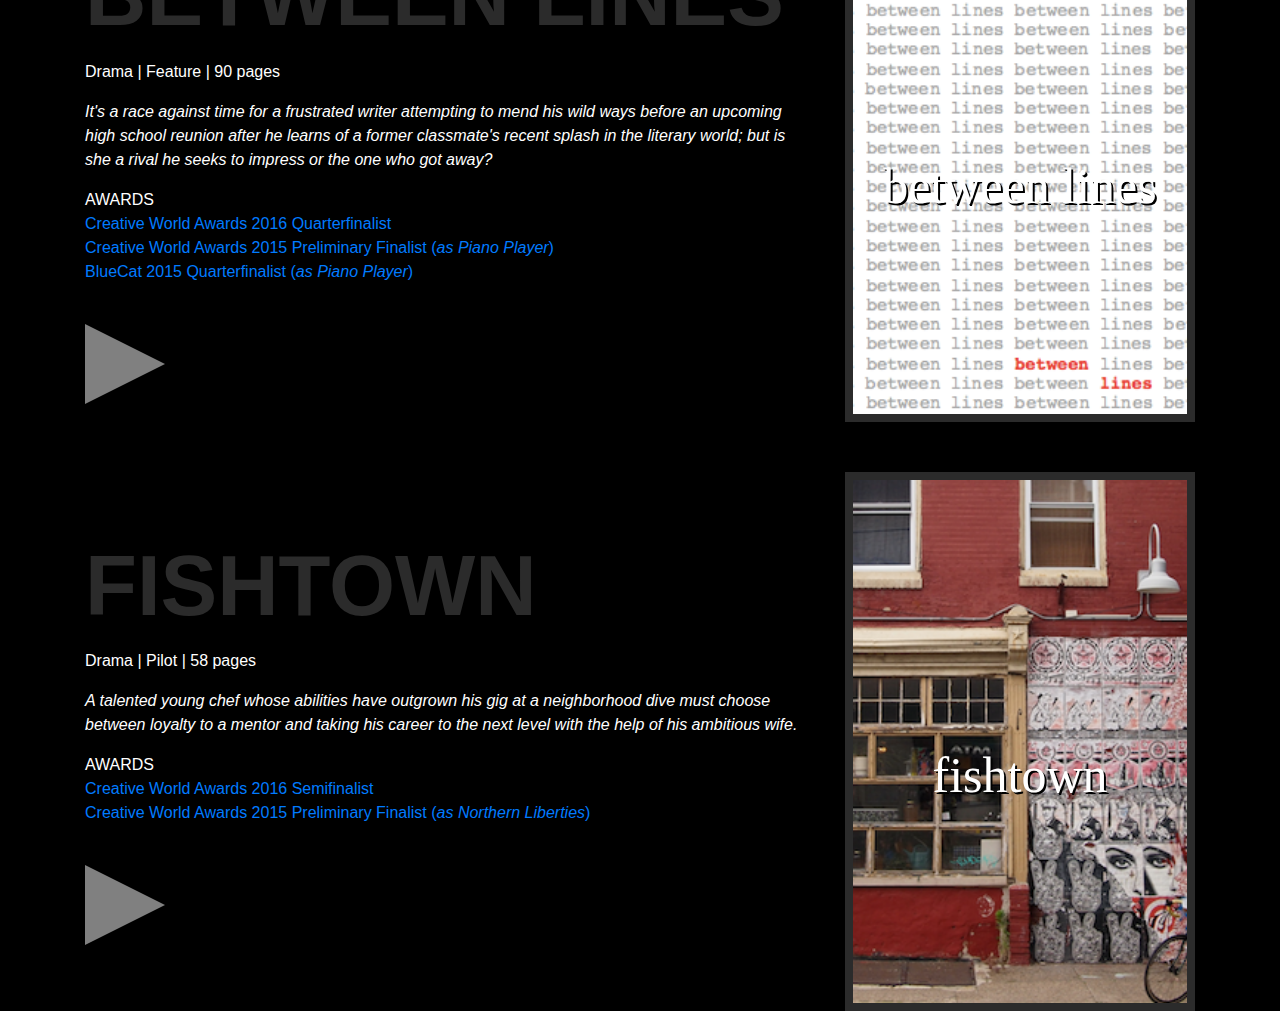
==== commit 9bfc1b0e: "adding screen container to index" ====
--- a/index.html
+++ b/index.html
@@ -69,6 +69,12 @@
                   <div id="lr-play-symbol__index"></div> 
                   </div>
           </a>
+
+          <button id="play-btn">PLAY</button>
+          <button id="pause-btn">PAUSE</button>
+          <button id="pp-btn">PLAY&PAUSE</button>
+
+
       </div>
 
      <div class="col-sm-4 col-md-4 col-lg-4">
@@ -84,8 +90,10 @@
         <div class="row">
             <div class="col-sm-12 col-md-12 col-lg-12">  
               <div class="lr-screen__index">
-                  <img src="assets/img/outdoorParty.jpg" id="outdoor-party__index" alt="outdoor-party">  
-
+                  <div class="lr-screen-border__index">
+                  <!-- <img src="assets/img/outdoorParty.jpg" id="outdoor-party__index" alt="outdoor-party">   -->
+                  <img src="assets/img/blackBackground.png" id="black-screen__index" alt="screen">  
+                </div>
                                   <!-- add credits, images and effects -->
                   
                   <div class="lr-synopsis__index">
--- a/assets/css/index.css
+++ b/assets/css/index.css
@@ -72,9 +72,24 @@
 
 .lr-screen__index {
     position: relative;
-    text-align: center;
+    /* text-align: center; */
     padding-top: 50px;
-    width: 100%;
+    /* width: 100%; */
+}
+
+.lr-screen-border__index    {
+    position: relative;
+    border: solid 4px #2b2b2b;
+    /* background-color: #000; */
+    /* width: 100%; */
+    /* height: 515px; */
+    /* display: none; */
+}
+
+#black-screen__index  {
+    /* position: absolute; */
+    width: 100%;
+    /* height: 100%; */
 }
 
 #outdoor-party__index  {
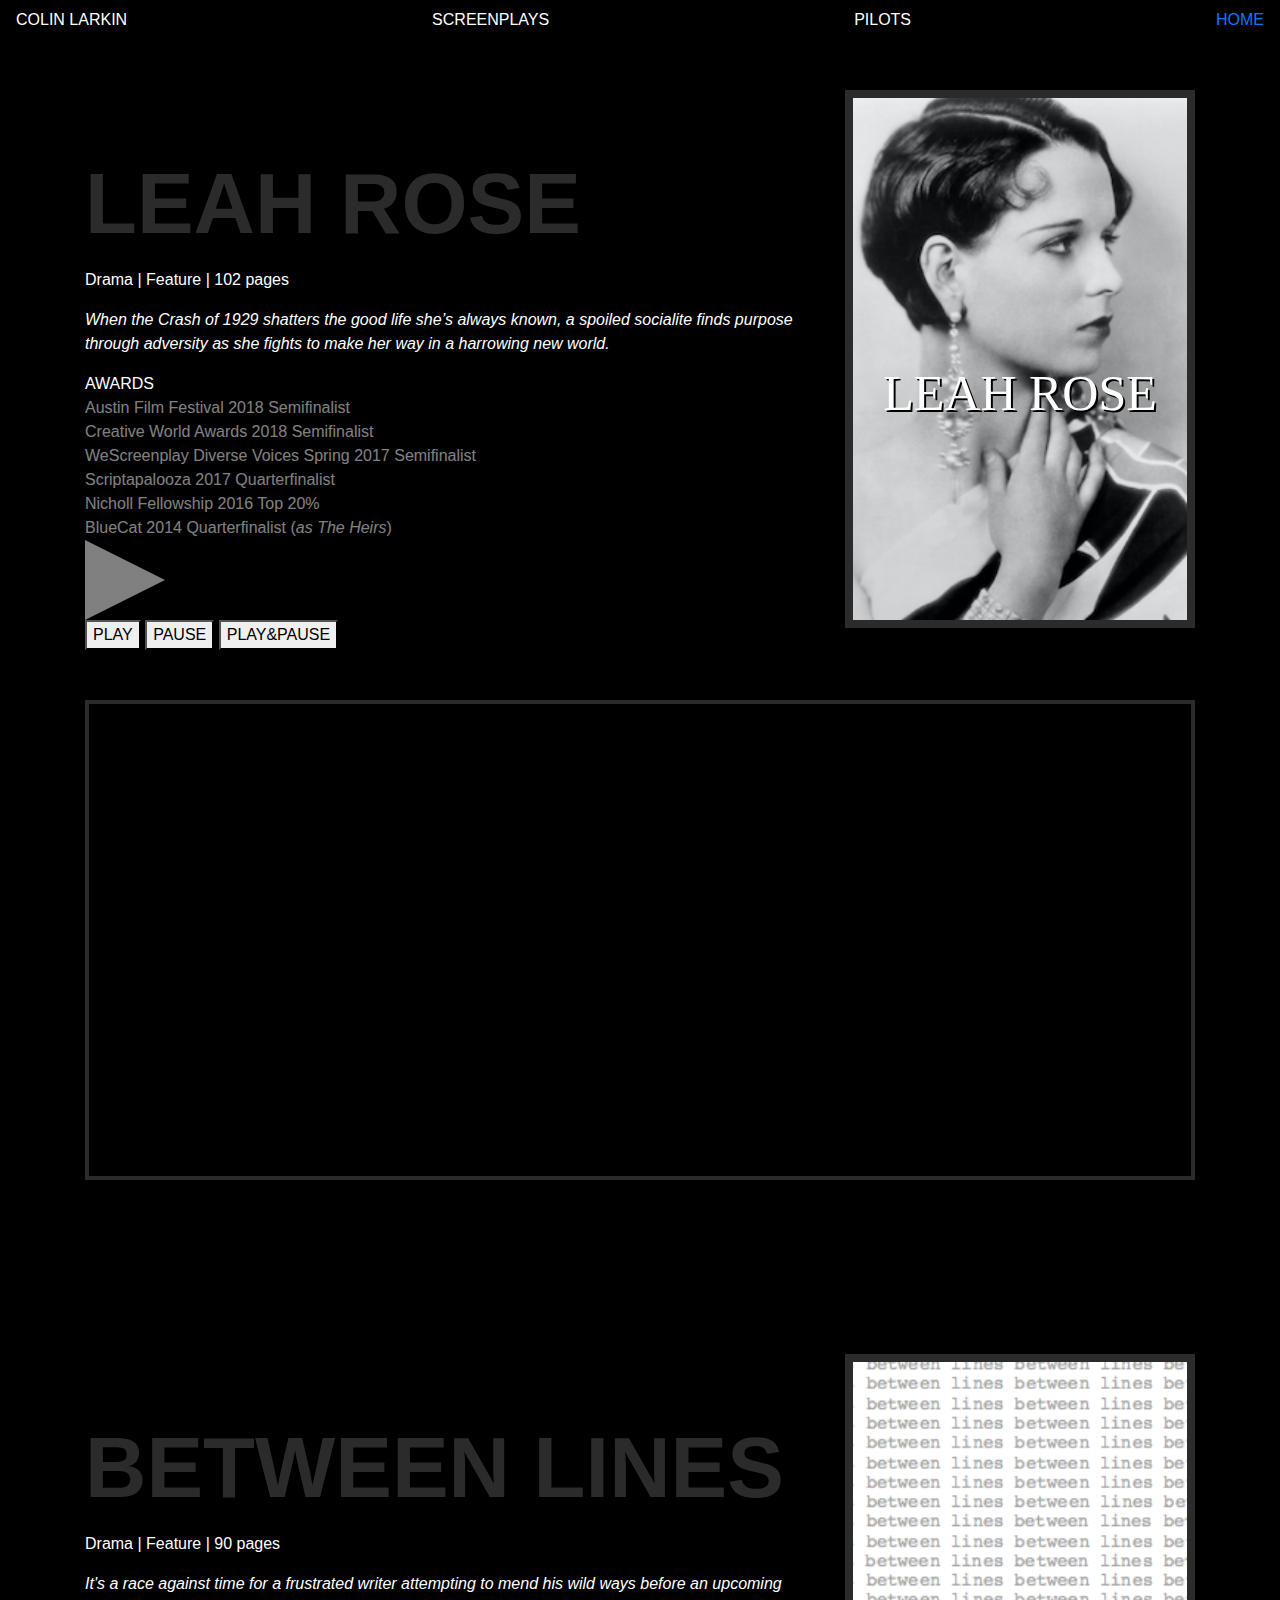
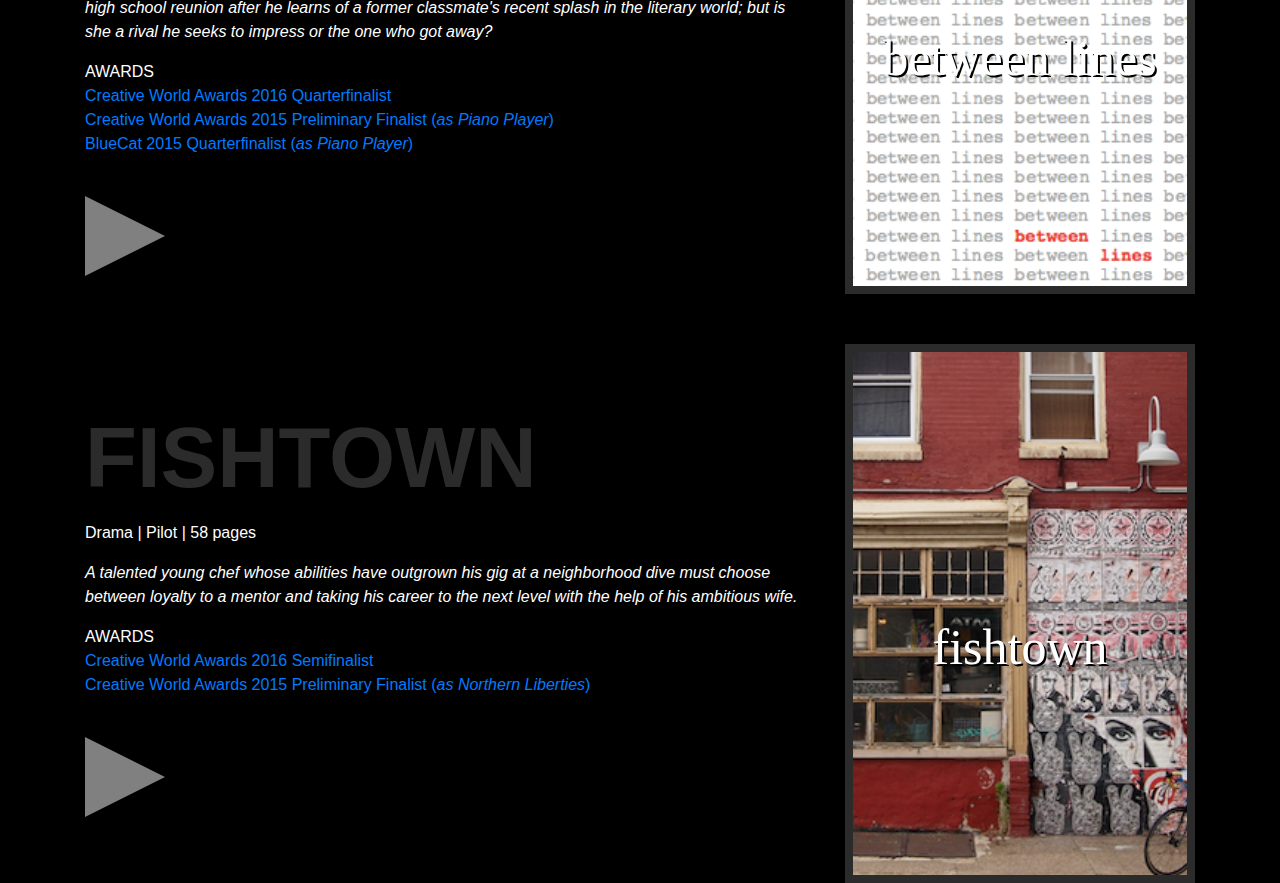
==== commit 98ef2879: "adding same screen play files" ====
--- a/index.html
+++ b/index.html
@@ -60,7 +60,7 @@
       </div>
 
         <a href="leahRose2.html" target="_blank">
-            <button id="lr-btn__index"></button>
+            <!-- <button id="lr-btn__index"></button> -->
             <audio id="leah-eliz" preload="auto">
                 <source src="assets/audio/leah-eliz.mp3">
               </audio>  
@@ -97,7 +97,7 @@
                                   <!-- add credits, images and effects -->
                   
                   <div class="lr-synopsis__index">
-                      <p id="lr-syn1__index"></p>
+                      <p id="lr-syn1__index"></p> 
                       <p id="lr-syn2__index"></p>
                       <p id="lr-syn3__index"></p>
                       <p id="lr-syn4__index"></p>
@@ -110,20 +110,6 @@
                   </div>  
               </div>
 
-                    <!-- create button to play on screen -->
-              <div class="lr-play___index">
-              <button id="lr-btn___index"></button>
-              <audio id="leah-onegin" preload="auto">
-                  <source src="assets/audio/leah-onegin.mp3">
-                </audio>  
-              
-                <div class="lr-play-container___index">  
-                    <div id="lr-play-symbol___index"></div> 
-                    </div>
-                  </div>
-
-
-
   </div>
 </div>
 
@@ -244,6 +230,10 @@
 
     </footer> -->
 
+<!--  -->
+<!--  -->
+<!--  -->
+
   </div> 
 
     <script type="text/javascript" src="assets/js/index.js"></script>
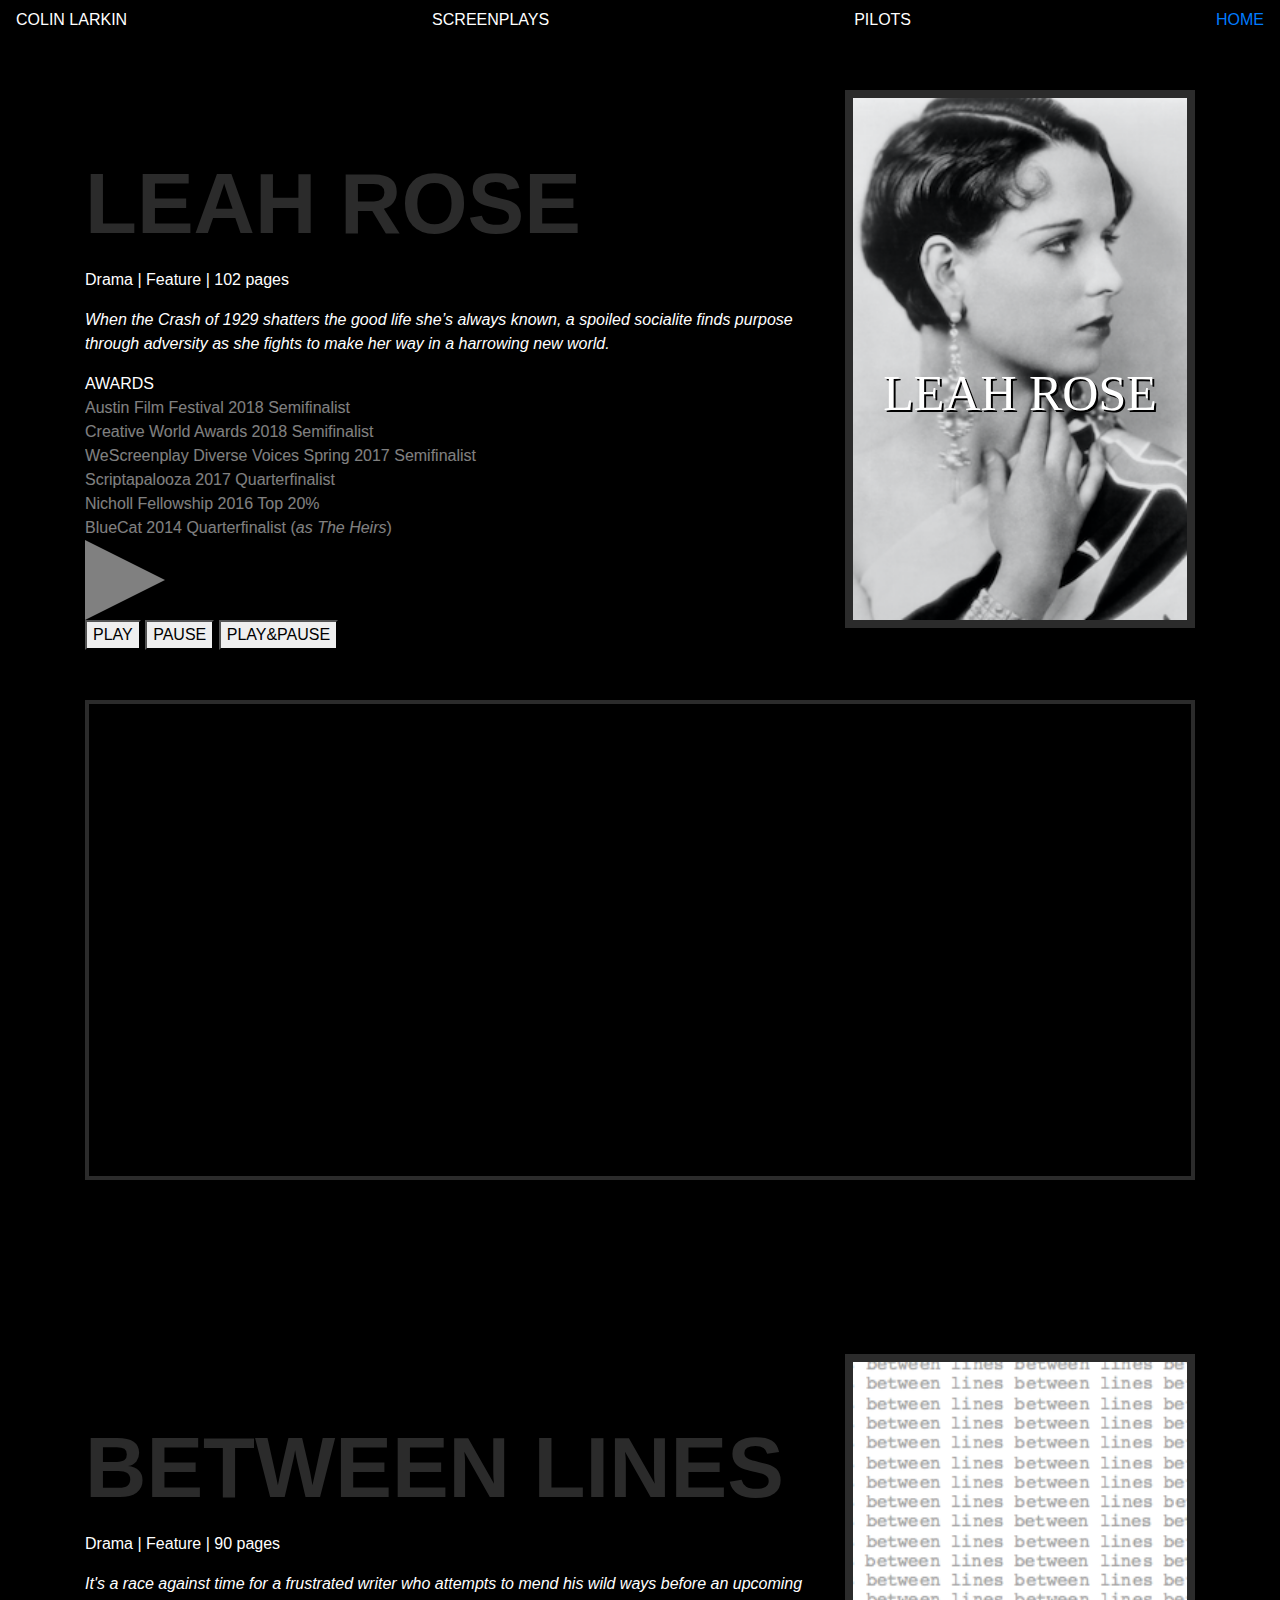
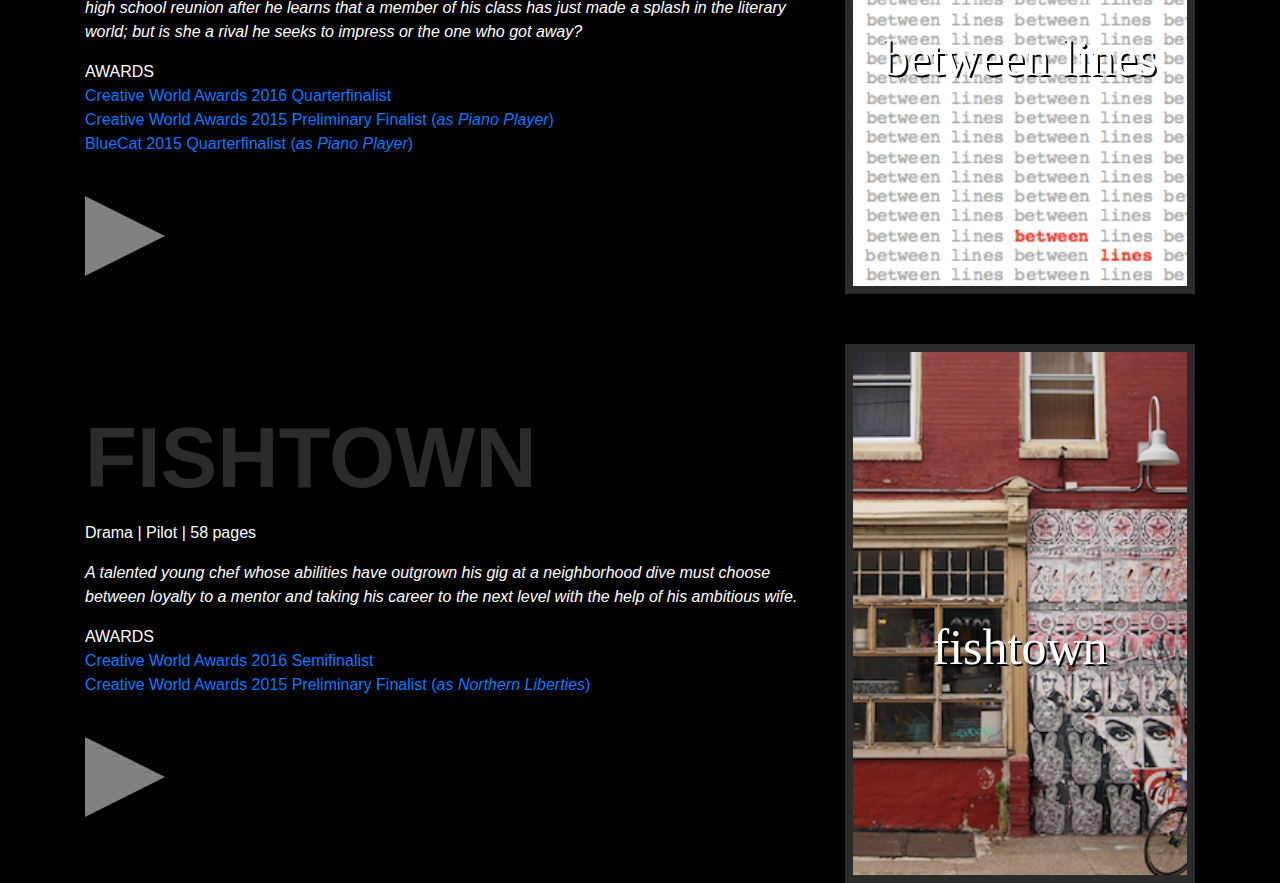
==== commit 9361eeb6: "fixed same page title fades in and out" ====
--- a/index.html
+++ b/index.html
@@ -126,9 +126,9 @@
           <p class="bl-genre__index">Drama | Feature | 90 pages</p>
           <p class="bl-logline__index"><em>
             
-            It's a race against time for a frustrated writer attempting to mend his wild
-            ways before an upcoming high school reunion after he learns of a former
-            classmate's recent splash in the literary world; but is she a rival he seeks to 
+            It's a race against time for a frustrated writer who attempts to mend his wild
+            ways before an upcoming high school reunion after he learns that a member of his class
+            has just made a splash in the literary world; but is she a rival he seeks to 
             impress or the one who got away?
 
             </em></p>
